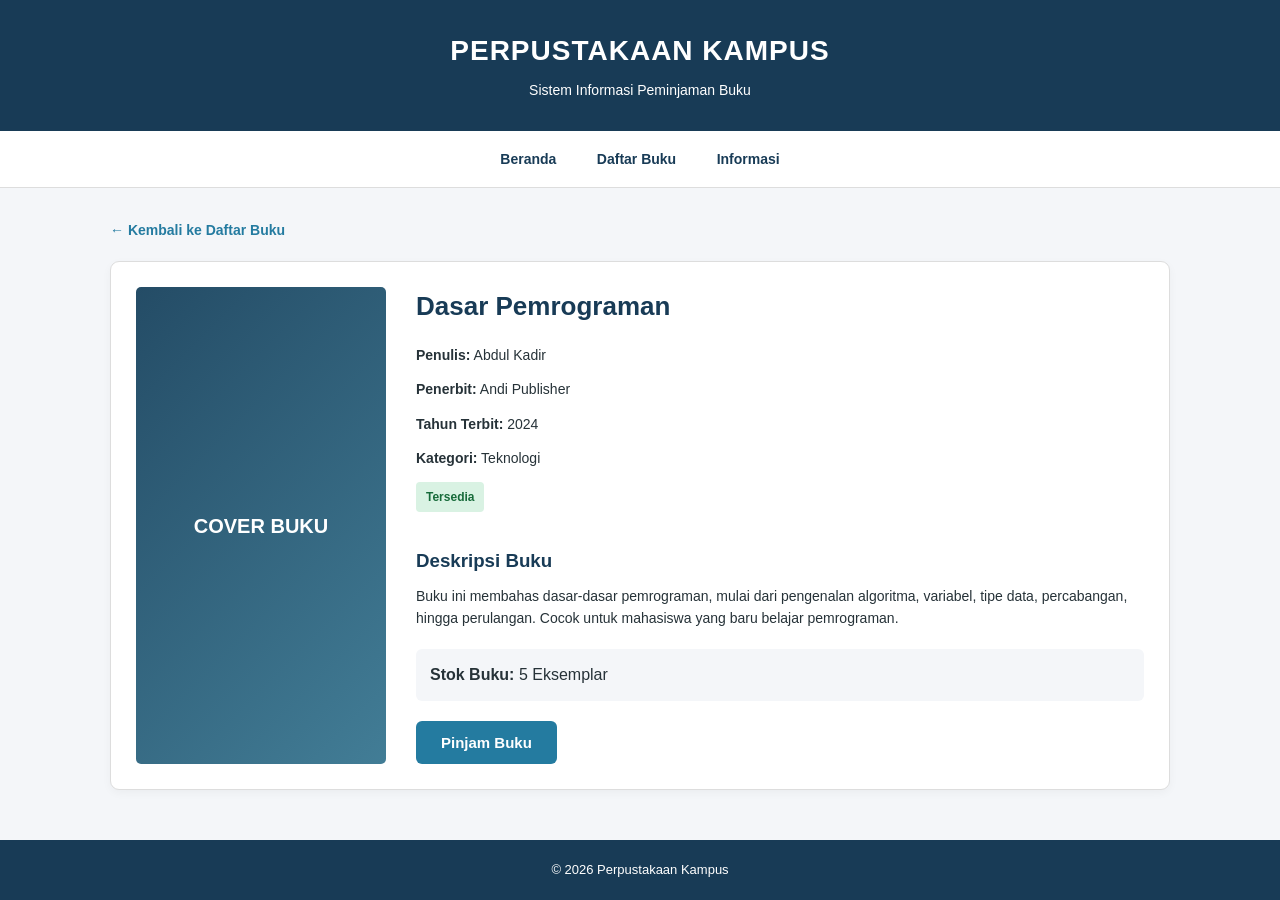
==== detail.html @ a8021441 "Add files via upload" ====
<!DOCTYPE html>
<html lang="id">
<head>
    <meta charset="UTF-8">
    <meta name="viewport" content="width=device-width, initial-scale=1.0">
    <title>Detail Buku - Perpustakaan Kampus</title>
    <link rel="stylesheet" href="style.css">
</head>
<body>

    <header class="header">
        <h1>PERPUSTAKAAN KAMPUS</h1>
        <p>Sistem Informasi Peminjaman Buku</p>
    </header>

    <nav class="navbar">
        <a href="index.html">Beranda</a>
        <a href="index.html#daftar-buku">Daftar Buku</a>
        <a href="index.html#informasi">Informasi</a>
    </nav>

    <main class="container">

        <a href="index.html" class="back-link">
            ← Kembali ke Daftar Buku
        </a>

        <section class="detail-card">

            <div class="detail-cover">
                COVER BUKU
            </div>

            <div class="detail-info">
                <h2>Dasar Pemrograman</h2>

                <p><strong>Penulis:</strong> Abdul Kadir</p>
                <p><strong>Penerbit:</strong> Andi Publisher</p>
                <p><strong>Tahun Terbit:</strong> 2024</p>
                <p><strong>Kategori:</strong> Teknologi</p>

                <span class="available">Tersedia</span>

                <h3>Deskripsi Buku</h3>
                <p>
                    Buku ini membahas dasar-dasar pemrograman,
                    mulai dari pengenalan algoritma, variabel,
                    tipe data, percabangan, hingga perulangan.
                    Cocok untuk mahasiswa yang baru belajar
                    pemrograman.
                </p>

                <div class="book-stock">
                    <strong>Stok Buku:</strong> 5 Eksemplar
                </div>

                <button class="borrow-button">
                    Pinjam Buku
                </button>
            </div>

        </section>

    </main>

    <footer>
        <p>© 2026 Perpustakaan Kampus</p>
    </footer>

</body>
</html>
---- style.css ----
/* =================================
   1. PENGATURAN DASAR
================================= */

* {
    margin: 0;
    padding: 0;
    box-sizing: border-box;
}

body {
    font-family: Arial, sans-serif;
    background-color: #f4f6f9;
    color: #263238;
    line-height: 1.5;
}

/* =================================
   2. HEADER
================================= */

.header {
    background-color: #183b56;
    color: white;
    text-align: center;
    padding: 30px 20px;
}

.header h1 {
    font-size: 28px;
    margin-bottom: 8px;
    letter-spacing: 1px;
}

.header p {
    font-size: 14px;
}

/* =================================
   3. NAVIGASI
================================= */

.navbar {
    background-color: white;
    padding: 16px;
    text-align: center;
    border-bottom: 1px solid #ddd;
}

.navbar a {
    text-decoration: none;
    color: #183b56;
    font-weight: bold;
    margin: 0 18px;
    font-size: 14px;
}

.navbar a:hover {
    color: #247ba0;
}

/* =================================
   4. KONTEN UTAMA
================================= */

.container {
    max-width: 1100px;
    margin: 30px auto;
    padding: 0 20px;
}

.welcome {
    margin-bottom: 25px;
}

.welcome h2 {
    font-size: 25px;
    margin-bottom: 8px;
    color: #183b56;
}

.welcome p {
    color: #667788;
    font-size: 15px;
}

/* =================================
   5. PENCARIAN
================================= */

.search {
    display: flex;
    gap: 10px;
    margin-bottom: 35px;
}

.search input {
    flex: 1;
    padding: 13px;
    border: 1px solid #ccc;
    border-radius: 6px;
    font-size: 14px;
}

.search input:focus {
    outline: 2px solid #247ba0;
}

.search button {
    background-color: #247ba0;
    color: white;
    border: none;
    padding: 12px 20px;
    border-radius: 6px;
    cursor: pointer;
    font-weight: bold;
}

.search button:hover,
.button:hover,
.borrow-button:hover {
    background-color: #183b56;
}

#searchMessage {
    margin-top: -25px;
    margin-bottom: 20px;
    color: #526575;
    font-size: 13px;
}

/* =================================
   6. DAFTAR BUKU
================================= */

#daftar-buku h2 {
    font-size: 23px;
    color: #183b56;
    margin-bottom: 5px;
}

.section-description {
    color: #667788;
    font-size: 14px;
    margin-bottom: 20px;
}

.book-list {
    display: grid;
    grid-template-columns: repeat(3, 1fr);
    gap: 22px;
}

.book-card {
    background-color: white;
    padding: 18px;
    border: 1px solid #ddd;
    border-radius: 9px;
    box-shadow: 0 3px 10px rgba(0,0,0,0.04);
    transition: transform 0.2s;
}

.book-card:hover {
    transform: translateY(-3px);
}

.book-card h3 {
    font-size: 17px;
    margin: 12px 0 5px;
    color: #183b56;
}

.book-card p {
    font-size: 13px;
    color: #667788;
    margin-bottom: 12px;
}

/* =================================
   7. COVER BUKU
================================= */

.book-cover {
    width: 100%;
    height: 180px;
    padding: 18px;
    display: flex;
    flex-direction: column;
    justify-content: space-between;
    align-items: flex-start;
    border-radius: 5px;
    color: white;
    overflow: hidden;
}

.book-cover span {
    font-size: 10px;
    letter-spacing: 1.5px;
    font-weight: bold;
}

.book-cover strong {
    font-size: 19px;
    line-height: 1.4;
    max-width: 100%;
    overflow-wrap: break-word;
}

.book-cover small {
    font-size: 12px;
}

/* Warna setiap cover */

.cover-one {
    background: linear-gradient(135deg, #244c66, #427d96);
}

.cover-two {
    background: linear-gradient(135deg, #537b72, #83a99a);
}

.cover-three {
    background: linear-gradient(135deg, #765b83, #a184ad);
}

/* =================================
   8. STATUS BUKU
================================= */

.available,
.unavailable {
    display: inline-block;
    font-size: 12px;
    padding: 6px 10px;
    border-radius: 4px;
    margin-bottom: 15px;
    font-weight: bold;
}

.available {
    background-color: #d9f2e3;
    color: #176b3a;
}

.unavailable {
    background-color: #fce1e1;
    color: #a52a2a;
}

/* =================================
   9. TOMBOL DETAIL
================================= */

.button {
    display: block;
    text-align: center;
    background-color: #247ba0;
    color: white;
    padding: 11px;
    border-radius: 6px;
    text-decoration: none;
    font-size: 14px;
    font-weight: bold;
}

/* =================================
   10. HALAMAN DETAIL BUKU
================================= */

.back-link {
    display: inline-block;
    color: #247ba0;
    text-decoration: none;
    margin-bottom: 20px;
    font-weight: bold;
    font-size: 14px;
}

.detail-card {
    background-color: white;
    border: 1px solid #ddd;
    border-radius: 9px;
    padding: 25px;
    display: grid;
    grid-template-columns: 250px 1fr;
    gap: 30px;
    box-shadow: 0 3px 10px rgba(0,0,0,0.04);
}

.detail-cover {
    background: linear-gradient(135deg, #244c66, #427d96);
    min-height: 320px;
    display: flex;
    justify-content: center;
    align-items: center;
    color: white;
    border-radius: 5px;
    font-weight: bold;
    font-size: 20px;
}

.detail-info h2 {
    font-size: 26px;
    color: #183b56;
    margin-bottom: 18px;
}

.detail-info p {
    margin-bottom: 12px;
    line-height: 1.6;
    font-size: 14px;
}

.detail-info h3 {
    margin: 20px 0 10px;
    color: #183b56;
}

.book-stock {
    background-color: #f4f6f9;
    padding: 14px;
    margin: 20px 0;
    border-radius: 6px;
}

.borrow-button {
    background-color: #247ba0;
    color: white;
    border: none;
    padding: 13px 25px;
    border-radius: 6px;
    font-size: 15px;
    font-weight: bold;
    cursor: pointer;
}

/* =================================
   11. PESAN PENCARIAN
================================= */

.no-result {
    text-align: center;
    padding: 30px;
    color: #667788;
}

/* =================================
   12. FOOTER
================================= */

footer {
    background-color: #183b56;
    color: white;
    text-align: center;
    padding: 20px;
    margin-top: 50px;
    font-size: 13px;
}

footer p + p {
    margin-top: 4px;
}

/* =================================
   13. RESPONSIVE
================================= */

@media (max-width: 700px) {

    .book-list {
        grid-template-columns: 1fr;
    }

    .search {
        flex-direction: column;
    }

    .detail-card {
        grid-template-columns: 1fr;
    }

    .detail-cover {
        min-height: 220px;
    }

    .navbar a {
        margin: 0 8px;
        font-size: 12px;
    }

    .header h1 {
        font-size: 22px;
    }
}
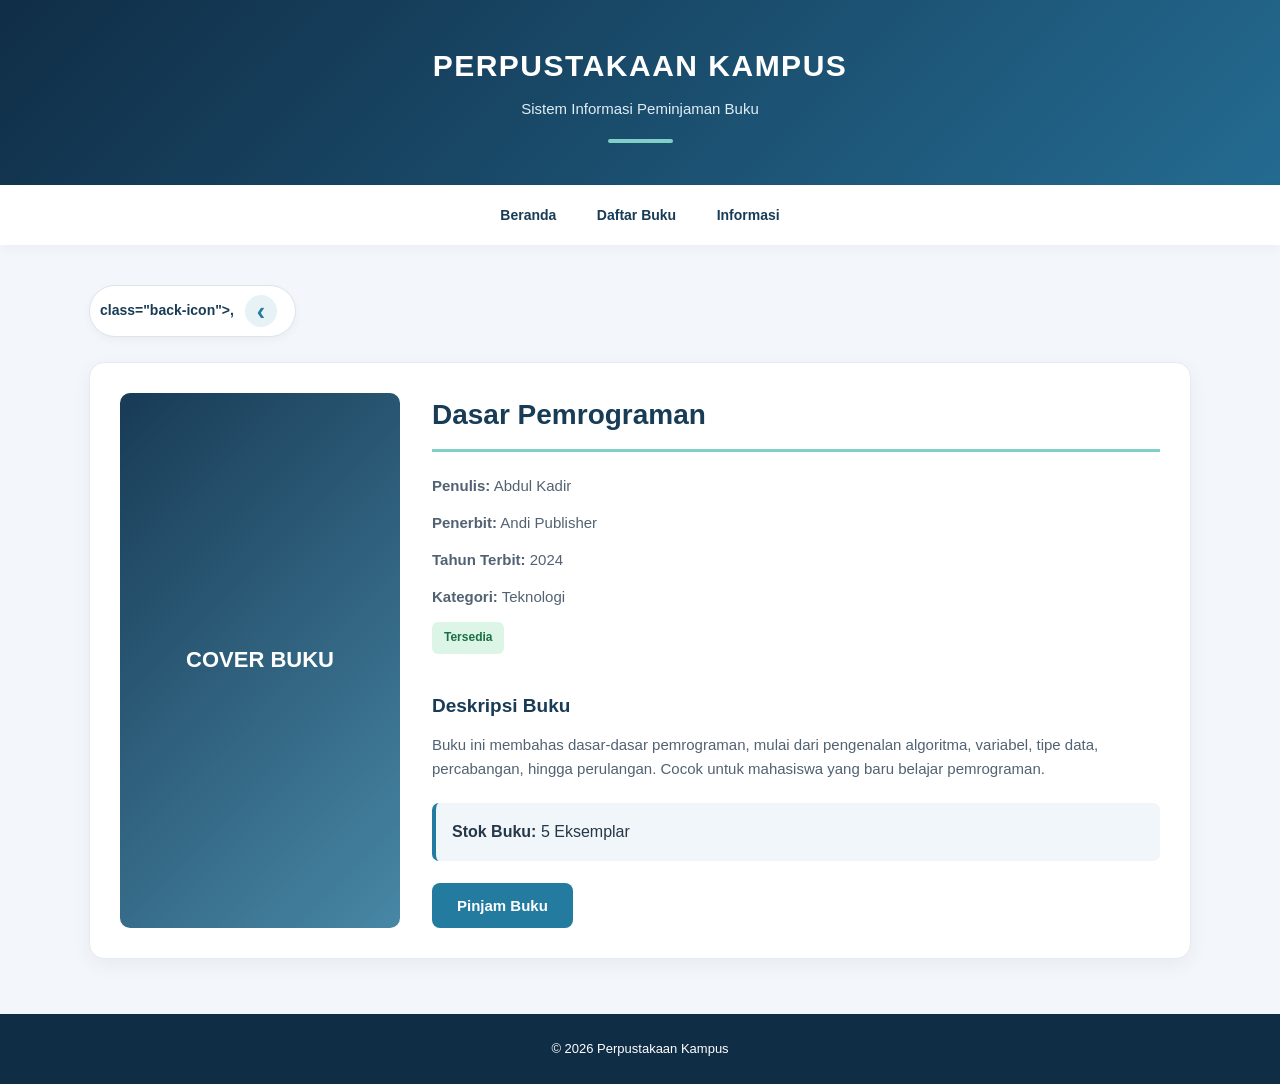
==== commit 9cf53aa3: "Update detail.html" ====
--- a/detail.html
+++ b/detail.html
@@ -22,7 +22,8 @@
     <main class="container">
 
         <a href="index.html" class="back-link">
-            ← Kembali ke Daftar Buku
+            <span> class="back-icon">,</span>
+            <span class="back-icon">‹</span>
         </a>
 
         <section class="detail-card">
@@ -68,4 +69,4 @@
     </footer>
 
 </body>
-</html>+</html>
--- a/style.css
+++ b/style.css
@@ -1,6 +1,9 @@
-/* =================================
-   1. PENGATURAN DASAR
-================================= */
+/* ==========================================
+   SISTEM INFORMASI PERPUSTAKAAN KAMPUS
+   MODERN UI DESIGN
+========================================== */
+
+/* 1. RESET */
 
 * {
     margin: 0;
@@ -9,200 +12,212 @@
 }
 
 body {
-    font-family: Arial, sans-serif;
-    background-color: #f4f6f9;
-    color: #263238;
-    line-height: 1.5;
-}
-
-/* =================================
-   2. HEADER
-================================= */
+    font-family: 'Segoe UI', Arial, sans-serif;
+    background: #f3f6fa;
+    color: #263747;
+    line-height: 1.6;
+}
+
+/* 2. HEADER */
 
 .header {
-    background-color: #183b56;
+    background: linear-gradient(135deg, #102d46, #246b91);
     color: white;
     text-align: center;
-    padding: 30px 20px;
+    padding: 42px 20px;
+    position: relative;
 }
 
 .header h1 {
-    font-size: 28px;
-    margin-bottom: 8px;
-    letter-spacing: 1px;
+    font-size: 30px;
+    font-weight: 800;
+    letter-spacing: 1.5px;
 }
 
 .header p {
-    font-size: 14px;
-}
-
-/* =================================
-   3. NAVIGASI
-================================= */
+    font-size: 15px;
+    margin-top: 7px;
+    color: #e0edf5;
+}
+
+.header::after {
+    content: "";
+    display: block;
+    width: 65px;
+    height: 4px;
+    background: #80d0c7;
+    border-radius: 10px;
+    margin: 18px auto 0;
+}
+
+/* 3. NAVBAR */
 
 .navbar {
-    background-color: white;
-    padding: 16px;
+    background: white;
+    padding: 17px;
     text-align: center;
-    border-bottom: 1px solid #ddd;
+    box-shadow: 0 3px 12px rgba(0,0,0,0.04);
+    position: relative;
 }
 
 .navbar a {
     text-decoration: none;
     color: #183b56;
-    font-weight: bold;
+    font-weight: 700;
     margin: 0 18px;
     font-size: 14px;
+    transition: 0.3s;
 }
 
 .navbar a:hover {
     color: #247ba0;
 }
 
-/* =================================
-   4. KONTEN UTAMA
-================================= */
+/* 4. CONTAINER */
 
 .container {
-    max-width: 1100px;
-    margin: 30px auto;
-    padding: 0 20px;
-}
+    max-width: 1150px;
+    margin: 40px auto;
+    padding: 0 24px;
+}
+
+/* 5. WELCOME */
 
 .welcome {
-    margin-bottom: 25px;
+    margin-bottom: 28px;
 }
 
 .welcome h2 {
-    font-size: 25px;
+    font-size: 27px;
+    color: #183b56;
+    font-weight: 800;
     margin-bottom: 8px;
-    color: #183b56;
 }
 
 .welcome p {
-    color: #667788;
+    color: #758494;
     font-size: 15px;
 }
 
-/* =================================
-   5. PENCARIAN
-================================= */
+/* 6. SEARCH */
 
 .search {
     display: flex;
-    gap: 10px;
-    margin-bottom: 35px;
+    gap: 12px;
+    margin-bottom: 38px;
 }
 
 .search input {
     flex: 1;
-    padding: 13px;
-    border: 1px solid #ccc;
-    border-radius: 6px;
+    padding: 15px 18px;
+    border: 1px solid #dce4eb;
+    border-radius: 9px;
+    background: white;
     font-size: 14px;
+    outline: none;
+    transition: 0.3s;
 }
 
 .search input:focus {
-    outline: 2px solid #247ba0;
+    border-color: #247ba0;
+    box-shadow: 0 0 0 3px rgba(36,123,160,0.1);
 }
 
 .search button {
-    background-color: #247ba0;
+    padding: 13px 23px;
+    background: #247ba0;
     color: white;
     border: none;
-    padding: 12px 20px;
-    border-radius: 6px;
+    border-radius: 9px;
+    font-weight: 700;
     cursor: pointer;
-    font-weight: bold;
-}
-
-.search button:hover,
-.button:hover,
-.borrow-button:hover {
-    background-color: #183b56;
+    transition: 0.3s;
+}
+
+.search button:hover {
+    background: #183b56;
 }
 
 #searchMessage {
+    color: #667788;
+    font-size: 13px;
     margin-top: -25px;
-    margin-bottom: 20px;
-    color: #526575;
-    font-size: 13px;
-}
-
-/* =================================
-   6. DAFTAR BUKU
-================================= */
+    margin-bottom: 25px;
+}
+
+/* 7. DAFTAR BUKU */
 
 #daftar-buku h2 {
-    font-size: 23px;
-    color: #183b56;
+    font-size: 24px;
+    color: #183b56;
+    font-weight: 800;
     margin-bottom: 5px;
 }
 
 .section-description {
-    color: #667788;
+    color: #758494;
     font-size: 14px;
-    margin-bottom: 20px;
+    margin-bottom: 22px;
 }
 
 .book-list {
     display: grid;
     grid-template-columns: repeat(3, 1fr);
-    gap: 22px;
-}
+    gap: 24px;
+}
+
+/* 8. CARD BUKU */
 
 .book-card {
-    background-color: white;
+    background: white;
     padding: 18px;
-    border: 1px solid #ddd;
-    border-radius: 9px;
-    box-shadow: 0 3px 10px rgba(0,0,0,0.04);
-    transition: transform 0.2s;
+    border: 1px solid #e5eaf0;
+    border-radius: 13px;
+    box-shadow: 0 5px 18px rgba(25,55,80,0.05);
+    transition: 0.3s;
 }
 
 .book-card:hover {
-    transform: translateY(-3px);
+    transform: translateY(-5px);
+    box-shadow: 0 10px 25px rgba(25,55,80,0.10);
 }
 
 .book-card h3 {
-    font-size: 17px;
-    margin: 12px 0 5px;
-    color: #183b56;
+    font-size: 18px;
+    color: #183b56;
+    margin: 13px 0 5px;
 }
 
 .book-card p {
     font-size: 13px;
-    color: #667788;
+    color: #718096;
     margin-bottom: 12px;
 }
 
-/* =================================
-   7. COVER BUKU
-================================= */
+/* 9. COVER BUKU */
 
 .book-cover {
     width: 100%;
     height: 180px;
-    padding: 18px;
+    padding: 20px;
     display: flex;
     flex-direction: column;
     justify-content: space-between;
     align-items: flex-start;
-    border-radius: 5px;
+    border-radius: 9px;
     color: white;
     overflow: hidden;
 }
 
 .book-cover span {
     font-size: 10px;
-    letter-spacing: 1.5px;
+    letter-spacing: 2px;
     font-weight: bold;
 }
 
 .book-cover strong {
-    font-size: 19px;
+    font-size: 20px;
     line-height: 1.4;
-    max-width: 100%;
     overflow-wrap: break-word;
 }
 
@@ -210,186 +225,271 @@
     font-size: 12px;
 }
 
-/* Warna setiap cover */
-
 .cover-one {
-    background: linear-gradient(135deg, #244c66, #427d96);
+    background: linear-gradient(135deg, #183b56, #4787a5);
 }
 
 .cover-two {
-    background: linear-gradient(135deg, #537b72, #83a99a);
+    background: linear-gradient(135deg, #416e68, #83aa98);
 }
 
 .cover-three {
-    background: linear-gradient(135deg, #765b83, #a184ad);
-}
-
-/* =================================
-   8. STATUS BUKU
-================================= */
+    background: linear-gradient(135deg, #66527e, #a18ab8);
+}
+
+/* 10. STATUS BUKU */
 
 .available,
 .unavailable {
     display: inline-block;
+    padding: 6px 12px;
+    border-radius: 6px;
     font-size: 12px;
-    padding: 6px 10px;
-    border-radius: 4px;
+    font-weight: 700;
     margin-bottom: 15px;
-    font-weight: bold;
 }
 
 .available {
-    background-color: #d9f2e3;
-    color: #176b3a;
+    background: #dcf5e6;
+    color: #197044;
 }
 
 .unavailable {
-    background-color: #fce1e1;
-    color: #a52a2a;
-}
-
-/* =================================
-   9. TOMBOL DETAIL
-================================= */
+    background: #fde5e5;
+    color: #a33b3b;
+}
+
+/* 11. TOMBOL DETAIL */
 
 .button {
     display: block;
+    width: 100%;
     text-align: center;
-    background-color: #247ba0;
-    color: white;
-    padding: 11px;
-    border-radius: 6px;
+    padding: 12px;
+    background: #247ba0;
+    color: white;
+    border-radius: 8px;
     text-decoration: none;
     font-size: 14px;
-    font-weight: bold;
-}
-
-/* =================================
-   10. HALAMAN DETAIL BUKU
-================================= */
+    font-weight: 700;
+    transition: 0.3s;
+}
+
+.button:hover {
+    background: #183b56;
+}
+
+/* 12. HALAMAN DETAIL */
 
 .back-link {
-    display: inline-block;
-    color: #247ba0;
+    display: inline-flex;
+    align-items: center;
+    gap: 11px;
+    padding: 9px 18px 9px 10px;
+    margin-bottom: 25px;
+    background: white;
+    color: #183b56;
+    border: 1px solid #dce5eb;
+    border-radius: 30px;
     text-decoration: none;
-    margin-bottom: 20px;
-    font-weight: bold;
     font-size: 14px;
-}
-
-.detail-card {
-    background-color: white;
-    border: 1px solid #ddd;
-    border-radius: 9px;
-    padding: 25px;
-    display: grid;
-    grid-template-columns: 250px 1fr;
-    gap: 30px;
+    font-weight: 700;
     box-shadow: 0 3px 10px rgba(0,0,0,0.04);
-}
-
-.detail-cover {
-    background: linear-gradient(135deg, #244c66, #427d96);
-    min-height: 320px;
+    transition: 0.3s;
+}
+
+.back-icon {
+    width: 32px;
+    height: 32px;
+    border-radius: 50%;
     display: flex;
     justify-content: center;
     align-items: center;
-    color: white;
-    border-radius: 5px;
-    font-weight: bold;
-    font-size: 20px;
+    background: #e7f2f7;
+    color: #247ba0;
+    font-size: 25px;
+}
+
+.back-link:hover {
+    background: #183b56;
+    color: white;
+}
+
+.back-link:hover .back-icon {
+    background: white;
+    color: #183b56;
+}
+
+/* 13. DETAIL CARD */
+
+.detail-card {
+    background: white;
+    border: 1px solid #e5eaf0;
+    border-radius: 15px;
+    padding: 30px;
+    display: grid;
+    grid-template-columns: 280px 1fr;
+    gap: 32px;
+    box-shadow: 0 6px 20px rgba(25,55,80,0.05);
+}
+
+.detail-cover {
+    background: linear-gradient(135deg, #183b56, #4787a5);
+    min-height: 350px;
+    display: flex;
+    justify-content: center;
+    align-items: center;
+    color: white;
+    border-radius: 10px;
+    font-size: 22px;
+    font-weight: 800;
 }
 
 .detail-info h2 {
-    font-size: 26px;
-    color: #183b56;
-    margin-bottom: 18px;
+    font-size: 28px;
+    font-weight: 800;
+    color: #183b56;
+    border-bottom: 3px solid #80d0c7;
+    padding-bottom: 12px;
+    margin-bottom: 22px;
 }
 
 .detail-info p {
-    margin-bottom: 12px;
-    line-height: 1.6;
-    font-size: 14px;
+    margin-bottom: 13px;
+    font-size: 15px;
+    color: #526273;
 }
 
 .detail-info h3 {
-    margin: 20px 0 10px;
-    color: #183b56;
-}
+    color: #183b56;
+    margin: 22px 0 12px;
+    font-size: 19px;
+}
+
+/* 14. STOK BUKU */
 
 .book-stock {
-    background-color: #f4f6f9;
-    padding: 14px;
-    margin: 20px 0;
-    border-radius: 6px;
-}
+    background: #f0f6fa;
+    border-left: 4px solid #247ba0;
+    padding: 16px;
+    margin: 22px 0;
+    border-radius: 7px;
+}
+
+/* 15. TOMBOL PINJAM */
 
 .borrow-button {
-    background-color: #247ba0;
+    background: #247ba0;
     color: white;
     border: none;
-    padding: 13px 25px;
-    border-radius: 6px;
+    padding: 14px 25px;
+    border-radius: 8px;
     font-size: 15px;
-    font-weight: bold;
+    font-weight: 700;
     cursor: pointer;
-}
-
-/* =================================
-   11. PESAN PENCARIAN
-================================= */
+    transition: 0.3s;
+}
+
+.borrow-button:hover {
+    background: #183b56;
+}
+
+/* 16. PESAN PENCARIAN */
 
 .no-result {
     text-align: center;
-    padding: 30px;
-    color: #667788;
-}
-
-/* =================================
-   12. FOOTER
-================================= */
+    padding: 35px;
+    color: #758494;
+    background: white;
+    border-radius: 10px;
+}
+
+/* 17. FOOTER */
 
 footer {
-    background-color: #183b56;
+    background: #102d46;
     color: white;
     text-align: center;
-    padding: 20px;
-    margin-top: 50px;
+    padding: 25px 15px;
+    margin-top: 55px;
     font-size: 13px;
 }
 
 footer p + p {
-    margin-top: 4px;
-}
-
-/* =================================
-   13. RESPONSIVE
-================================= */
+    margin-top: 5px;
+    color: #c5d7e4;
+}
+
+/* 18. RESPONSIVE MOBILE */
 
 @media (max-width: 700px) {
+
+    .header {
+        padding: 32px 15px;
+    }
+
+    .header h1 {
+        font-size: 23px;
+    }
+
+    .header p {
+        font-size: 13px;
+    }
+
+    .navbar {
+        padding: 15px 5px;
+    }
+
+    .navbar a {
+        margin: 0 9px;
+        font-size: 12px;
+    }
+
+    .container {
+        margin: 28px auto;
+        padding: 0 18px;
+    }
+
+    .welcome h2 {
+        font-size: 23px;
+    }
+
+    .search {
+        flex-direction: column;
+    }
+
+    .search button {
+        width: 100%;
+    }
 
     .book-list {
         grid-template-columns: 1fr;
-    }
-
-    .search {
-        flex-direction: column;
+        gap: 18px;
+    }
+
+    .book-cover {
+        height: 190px;
     }
 
     .detail-card {
         grid-template-columns: 1fr;
+        padding: 20px;
+        gap: 23px;
     }
 
     .detail-cover {
-        min-height: 220px;
-    }
-
-    .navbar a {
-        margin: 0 8px;
-        font-size: 12px;
-    }
-
-    .header h1 {
-        font-size: 22px;
-    }
-}+        min-height: 270px;
+    }
+
+    .detail-info h2 {
+        font-size: 24px;
+    }
+
+    .back-link {
+        font-size: 13px;
+    }
+
+    footer {
+        margin-top: 35px;
+    }
+}
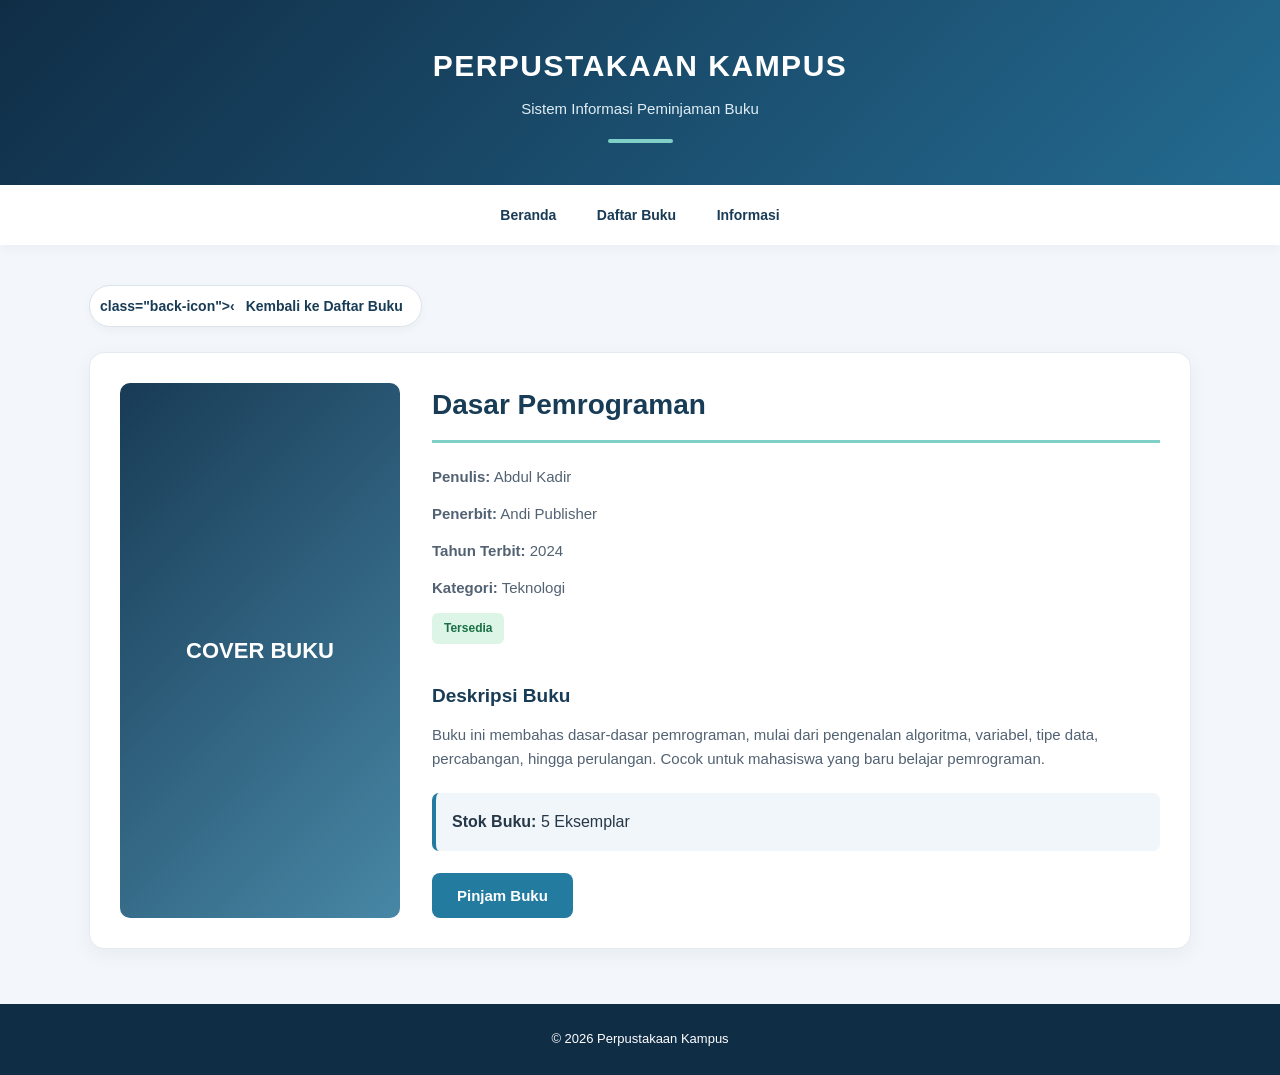
==== commit 496c71d7: "Update detail.html" ====
--- a/detail.html
+++ b/detail.html
@@ -22,8 +22,8 @@
     <main class="container">
 
         <a href="index.html" class="back-link">
-            <span> class="back-icon">,</span>
-            <span class="back-icon">‹</span>
+            <span> class="back-icon">‹</span>
+            <span>Kembali ke Daftar Buku</span>
         </a>
 
         <section class="detail-card">
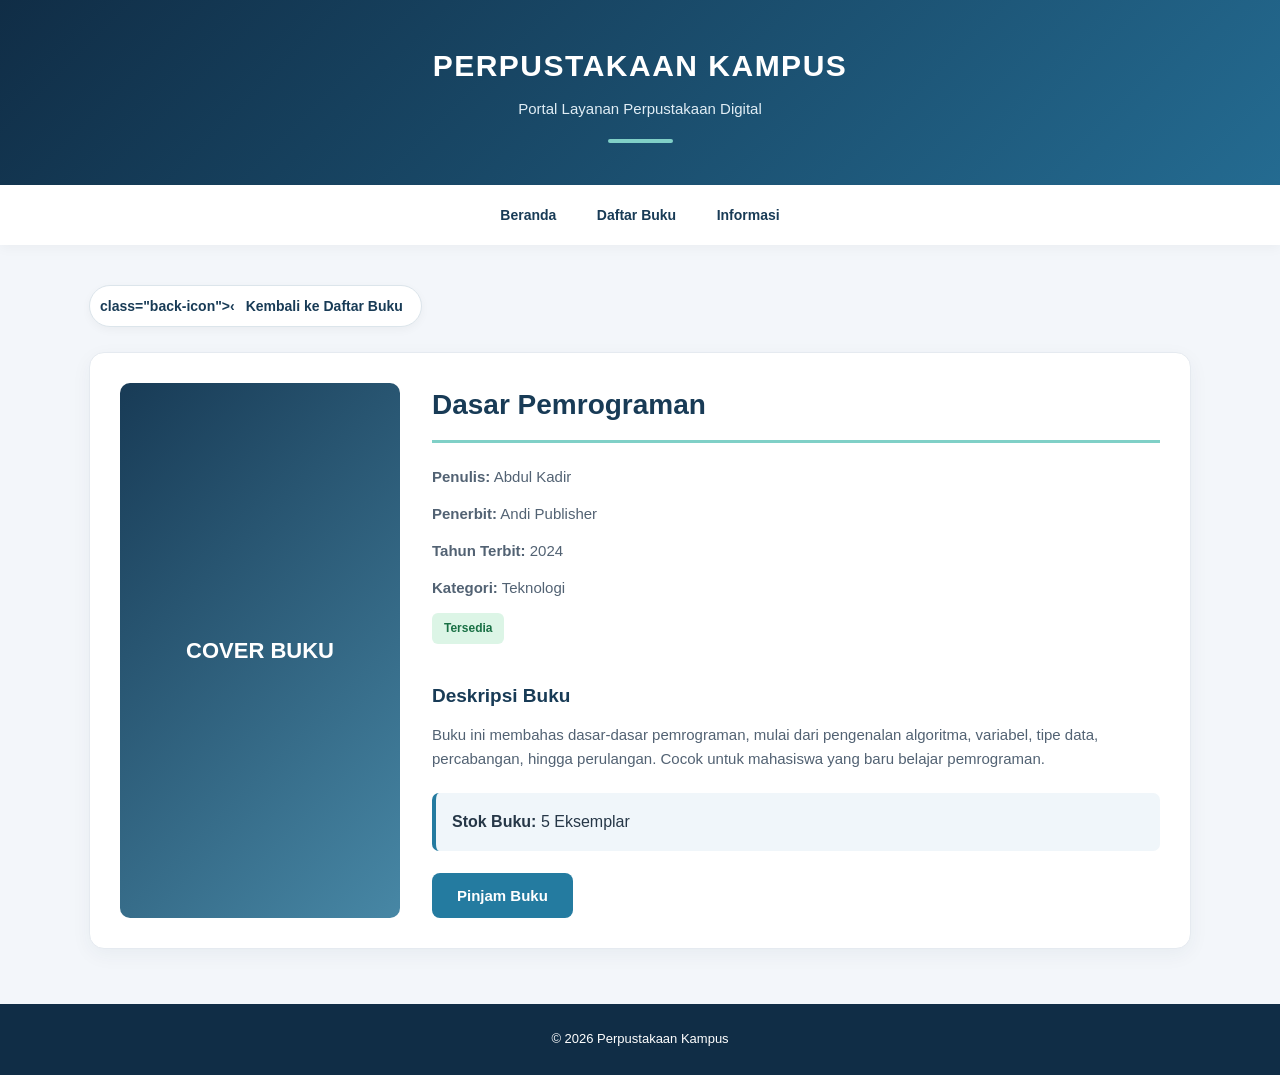
==== commit 9efee4f8: "Update detail.html" ====
--- a/detail.html
+++ b/detail.html
@@ -10,7 +10,7 @@
 
     <header class="header">
         <h1>PERPUSTAKAAN KAMPUS</h1>
-        <p>Sistem Informasi Peminjaman Buku</p>
+        <p>Portal Layanan Perpustakaan Digital</p>
     </header>
 
     <nav class="navbar">
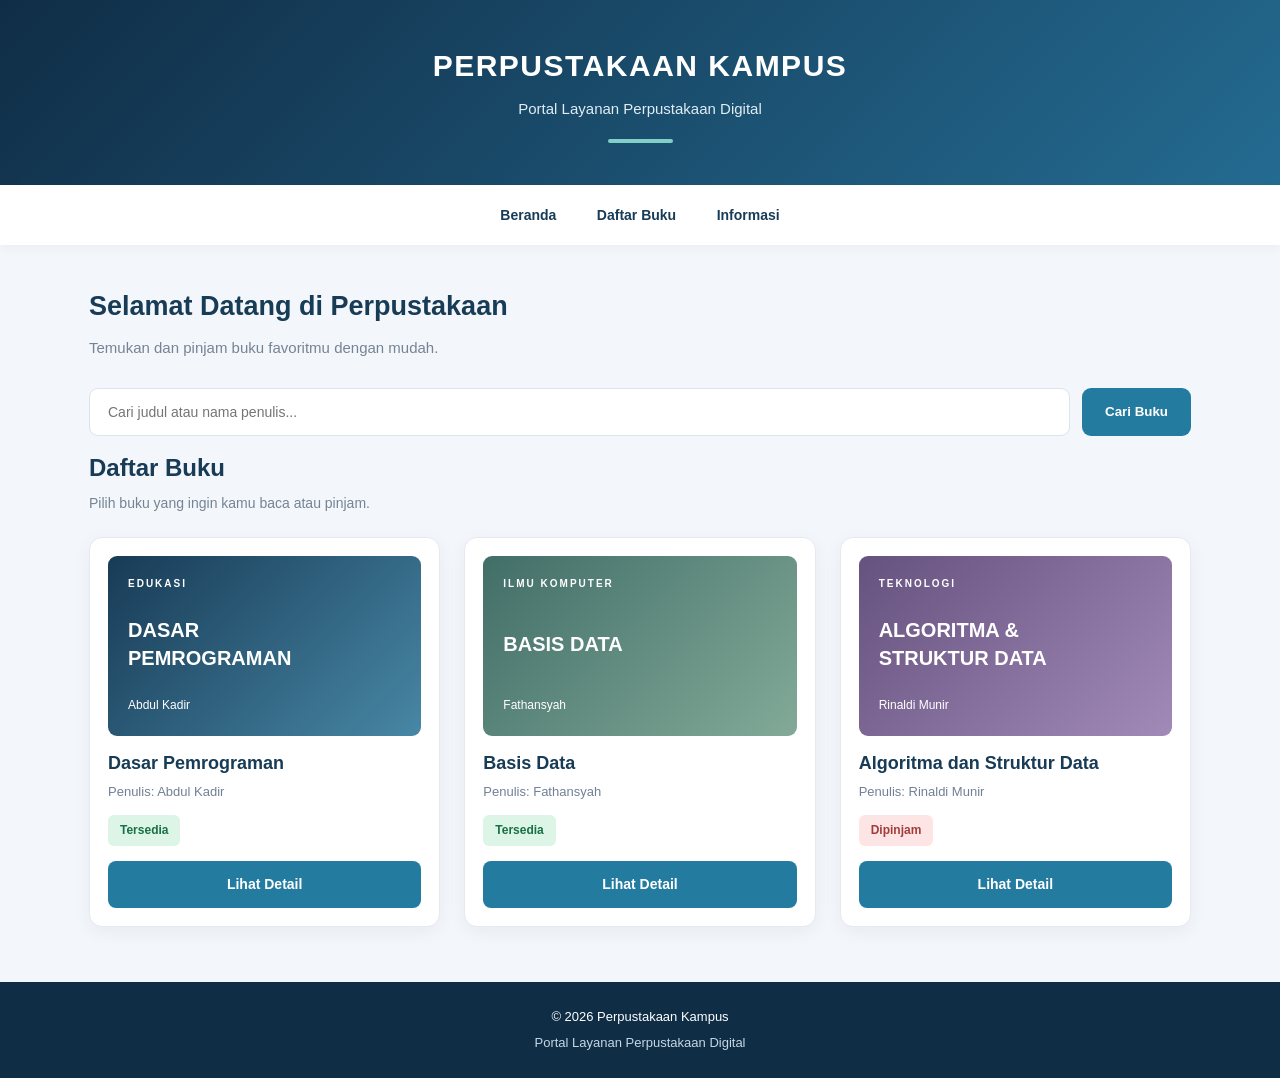
==== commit b0bdf1d6: "Update detail.html" ====
--- a/detail.html
+++ b/detail.html
@@ -3,70 +3,152 @@
 <head>
     <meta charset="UTF-8">
     <meta name="viewport" content="width=device-width, initial-scale=1.0">
-    <title>Detail Buku - Perpustakaan Kampus</title>
+    <title>Perpustakaan Kampus</title>
     <link rel="stylesheet" href="style.css">
 </head>
 <body>
 
+    <!-- HEADER -->
     <header class="header">
         <h1>PERPUSTAKAAN KAMPUS</h1>
         <p>Portal Layanan Perpustakaan Digital</p>
     </header>
 
+    <!-- NAVIGASI -->
     <nav class="navbar">
         <a href="index.html">Beranda</a>
-        <a href="index.html#daftar-buku">Daftar Buku</a>
-        <a href="index.html#informasi">Informasi</a>
+        <a href="#daftar-buku">Daftar Buku</a>
+        <a href="#informasi">Informasi</a>
     </nav>
 
     <main class="container">
 
-        <a href="index.html" class="back-link">
-            <span> class="back-icon">‹</span>
-            <span>Kembali ke Daftar Buku</span>
-        </a>
+        <!-- SAMBUTAN -->
+        <section class="welcome">
+            <h2>Selamat Datang di Perpustakaan</h2>
+            <p>Temukan dan pinjam buku favoritmu dengan mudah.</p>
+        </section>
 
-        <section class="detail-card">
+        <!-- PENCARIAN -->
+        <section class="search">
+            <input
+                type="text"
+                id="searchInput"
+                placeholder="Cari judul atau nama penulis..."
+            >
+            <button onclick="searchBooks()">Cari Buku</button>
+        </section>
 
-            <div class="detail-cover">
-                COVER BUKU
+        <p id="searchMessage"></p>
+
+        <!-- DAFTAR BUKU -->
+        <section id="daftar-buku">
+            <h2>Daftar Buku</h2>
+            <p class="section-description">
+                Pilih buku yang ingin kamu baca atau pinjam.
+            </p>
+
+            <div class="book-list" id="bookList">
+
+                <!-- BUKU 1 -->
+                <article class="book-card">
+                    <div class="book-cover cover-one">
+                        <span>EDUKASI</span>
+                        <strong>DASAR<br>PEMROGRAMAN</strong>
+                        <small>Abdul Kadir</small>
+                    </div>
+
+                    <h3>Dasar Pemrograman</h3>
+                    <p>Penulis: Abdul Kadir</p>
+                    <span class="available">Tersedia</span>
+                    <a href="detail.html" class="button">
+                        Lihat Detail
+                    </a>
+                </article>
+
+                <!-- BUKU 2 -->
+                <article class="book-card">
+                    <div class="book-cover cover-two">
+                        <span>ILMU KOMPUTER</span>
+                        <strong>BASIS DATA</strong>
+                        <small>Fathansyah</small>
+                    </div>
+
+                    <h3>Basis Data</h3>
+                    <p>Penulis: Fathansyah</p>
+                    <span class="available">Tersedia</span>
+                    <a href="detail.html" class="button">
+                        Lihat Detail
+                    </a>
+                </article>
+
+                <!-- BUKU 3 -->
+                <article class="book-card">
+                    <div class="book-cover cover-three">
+                        <span>TEKNOLOGI</span>
+                        <strong>ALGORITMA &amp;<br>STRUKTUR DATA</strong>
+                        <small>Rinaldi Munir</small>
+                    </div>
+
+                    <h3>Algoritma dan Struktur Data</h3>
+                    <p>Penulis: Rinaldi Munir</p>
+                    <span class="unavailable">Dipinjam</span>
+                    <a href="detail.html" class="button">
+                        Lihat Detail
+                    </a>
+                </article>
+
             </div>
 
-            <div class="detail-info">
-                <h2>Dasar Pemrograman</h2>
-
-                <p><strong>Penulis:</strong> Abdul Kadir</p>
-                <p><strong>Penerbit:</strong> Andi Publisher</p>
-                <p><strong>Tahun Terbit:</strong> 2024</p>
-                <p><strong>Kategori:</strong> Teknologi</p>
-
-                <span class="available">Tersedia</span>
-
-                <h3>Deskripsi Buku</h3>
-                <p>
-                    Buku ini membahas dasar-dasar pemrograman,
-                    mulai dari pengenalan algoritma, variabel,
-                    tipe data, percabangan, hingga perulangan.
-                    Cocok untuk mahasiswa yang baru belajar
-                    pemrograman.
-                </p>
-
-                <div class="book-stock">
-                    <strong>Stok Buku:</strong> 5 Eksemplar
-                </div>
-
-                <button class="borrow-button">
-                    Pinjam Buku
-                </button>
-            </div>
-
+            <p id="noResult" class="no-result" hidden>
+                Buku tidak ditemukan.
+            </p>
         </section>
 
     </main>
 
-    <footer>
+    <!-- FOOTER -->
+    <footer id="informasi">
         <p>© 2026 Perpustakaan Kampus</p>
+        <p>Portal Layanan Perpustakaan Digital</p>
     </footer>
+
+    <!-- FITUR PENCARIAN -->
+    <script>
+        function searchBooks() {
+            const input = document
+                .getElementById("searchInput")
+                .value.toLowerCase();
+
+            const books = document.querySelectorAll(".book-card");
+            let found = 0;
+
+            books.forEach(function(book) {
+                const content = book.innerText.toLowerCase();
+
+                if (content.includes(input)) {
+                    book.style.display = "block";
+                    found++;
+                } else {
+                    book.style.display = "none";
+                }
+            });
+
+            document.getElementById("noResult").hidden =
+                found !== 0;
+
+            document.getElementById("searchMessage").textContent =
+                input === "" ? "" : found + " buku ditemukan.";
+        }
+
+        document
+            .getElementById("searchInput")
+            .addEventListener("keyup", function(event) {
+                if (event.key === "Enter") {
+                    searchBooks();
+                }
+            });
+    </script>
 
 </body>
 </html>
